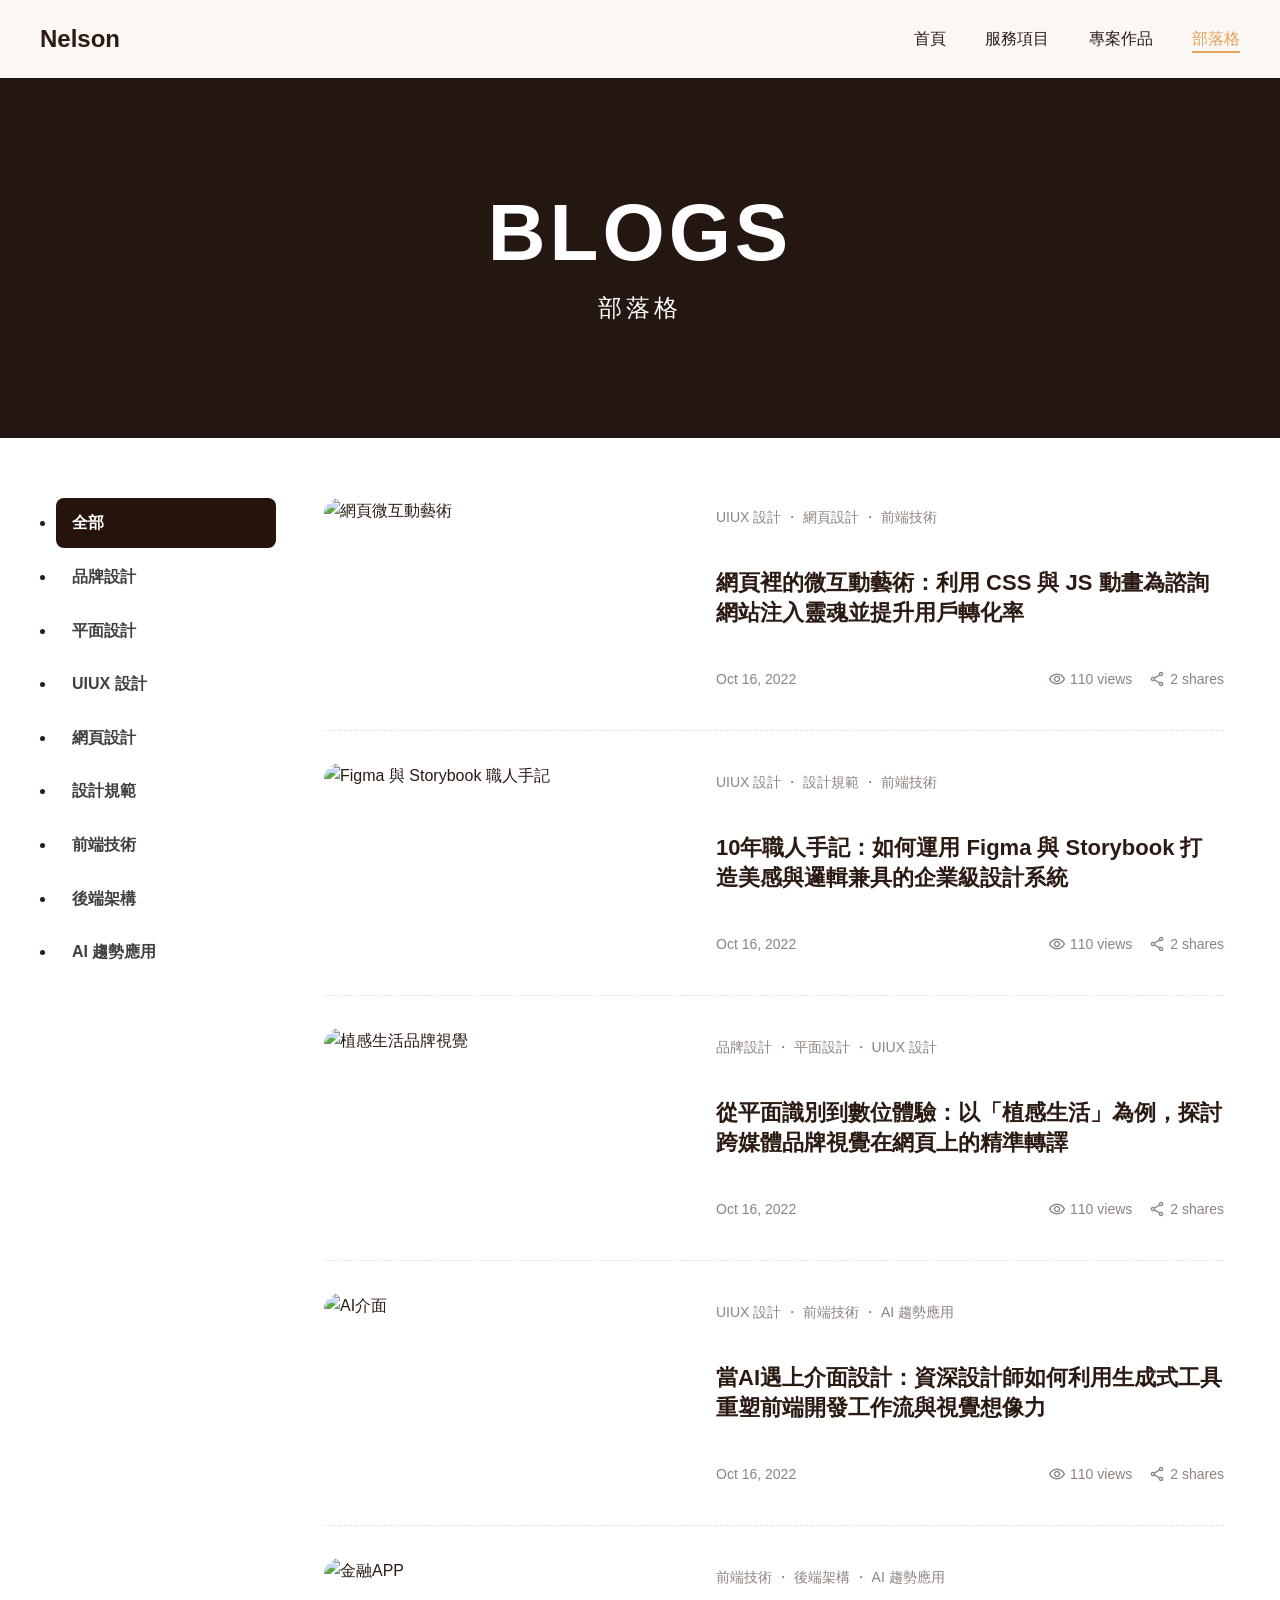
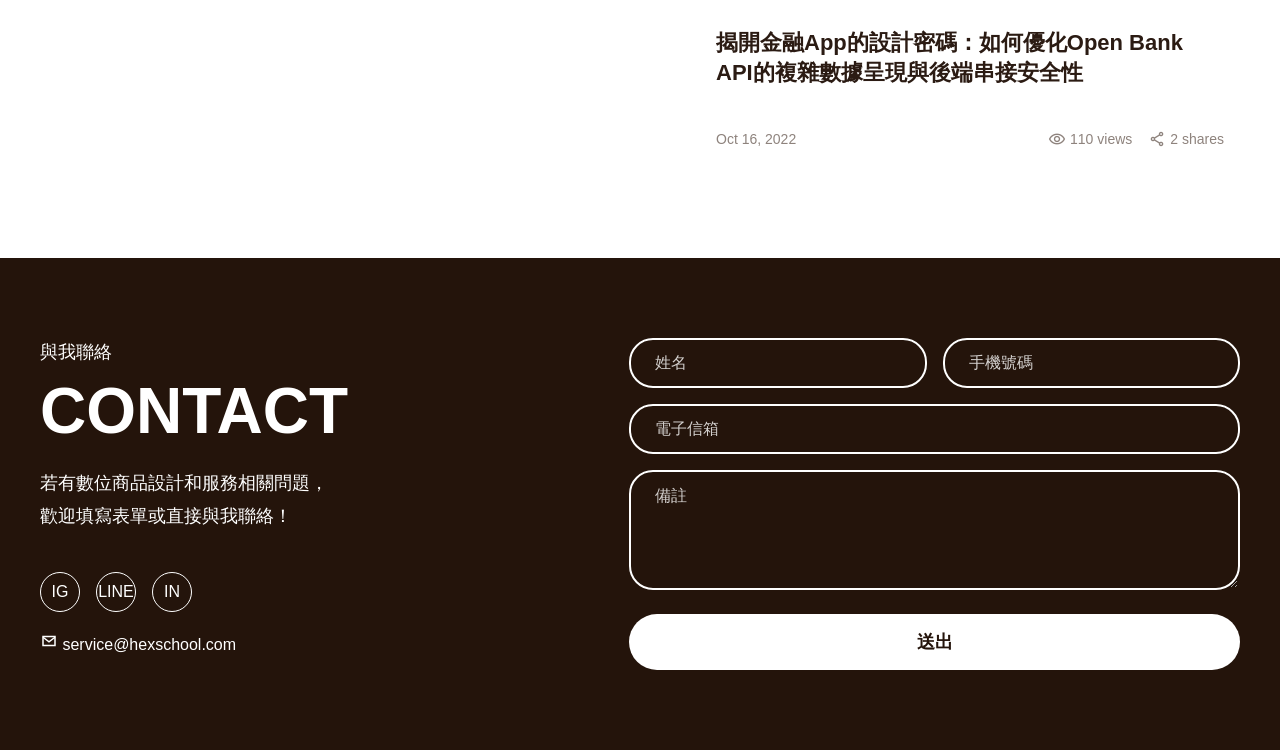
==== blog.html @ 0d19c67d "0606" ====
<!DOCTYPE html>
<html lang="zh-TW">
<head>
    <meta charset="UTF-8">
    <meta name="viewport" content="width=device-width, initial-scale=1.0">
    <title>Nelson | BLOG</title>
    <link rel="stylesheet" href="https://fonts.googleapis.com/css2?family=Material+Symbols+Outlined:opsz,wght,FILL,GRAD@24,400,0,0" />
    <link rel="stylesheet" href="style.css">
</head>
<body>

    <header class="main-header">
        <a href="index.html" class="logo">Nelson</a>
        <nav class="nav-menu">
            <a href="index.html">首頁</a>
            <a href="service.html">服務項目</a>
            <a href="projects.html">專案作品</a>
            <a href="blog.html" class="active">部落格</a>
        </nav>
    </header>

    <main>
        <section class="blog-hero-section">
            <div class="blog-hero-bg">
                <div class="blog-hero-title">
                    <h1>BLOGS</h1>
                    <p>部落格</p>
                </div>
            </div>
        </section>

        <section class="blog-list-section">
            <div class="blog-container main-layout">
                
                <aside class="sidebar">
                    <nav>
                        <ul class="menu-list">
                            <li class="active"><a href="#">全部</a></li>
                            <li><a href="#">品牌設計</a></li>
                            <li><a href="#">平面設計</a></li>
                            <li><a href="#">UIUX 設計</a></li>
                            <li><a href="#">網頁設計</a></li>
                            <li><a href="#">設計規範</a></li>
                            <li><a href="#">前端技術</a></li>
                            <li><a href="#">後端架構</a></li>
                            <li><a href="#">AI 趨勢應用</a></li>
                        </ul>
                    </nav>
                </aside>

                <div class="content-area">
                    <ul class="card-list">
                        
                        <li class="card">
                            <div class="card-image-box">
                                <img src="https://raw.githubusercontent.com/hexschool/2022-web-layout-training/main/2026-web-camp/blog_1.png" alt="網頁微互動藝術">
                            </div>
                            <div class="card-info">
                                <p class="card-tags">UIUX 設計 ・ 網頁設計 ・ 前端技術</p>
                                <h2 class="card-title">網頁裡的微互動藝術：利用 CSS 與 JS 動畫為諮詢網站注入靈魂並提升用戶轉化率</h2>
                                <div class="card-footer">
                                    <time datetime="2022-10-16">Oct 16, 2022</time>
                                    <div class="card-stats">
                                        <div class="stat-item">
                                            <span class="material-symbols-outlined">visibility</span>
                                            <span>110 views</span>
                                        </div>
                                        <div class="stat-item">
                                            <span class="material-symbols-outlined">share</span>
                                            <span>2 shares</span>
                                        </div>
                                    </div>
                                </div>
                            </div>
                        </li>

                        <li class="card">
                            <div class="card-image-box">
                                <img src="https://raw.githubusercontent.com/hexschool/2022-web-layout-training/main/2026-web-camp/blog_2.png" alt="Figma 與 Storybook 職人手記">
                            </div>
                            <div class="card-info">
                                <p class="card-tags">UIUX 設計 ・ 設計規範 ・ 前端技術</p>
                                <h2 class="card-title">10年職人手記：如何運用 Figma 與 Storybook 打造美感與邏輯兼具的企業級設計系統</h2>
                                <div class="card-footer">
                                    <time datetime="2022-10-16">Oct 16, 2022</time>
                                    <div class="card-stats">
                                        <div class="stat-item">
                                            <span class="material-symbols-outlined">visibility</span>
                                            <span>110 views</span>
                                        </div>
                                        <div class="stat-item">
                                            <span class="material-symbols-outlined">share</span>
                                            <span>2 shares</span>
                                        </div>
                                    </div>
                                </div>
                            </div>
                        </li>

                        <li class="card">
                            <div class="card-image-box">
                                <img src="https://raw.githubusercontent.com/hexschool/2022-web-layout-training/main/2026-web-camp/blog_3.png" alt="植感生活品牌視覺">
                            </div>
                            <div class="card-info">
                                <p class="card-tags">品牌設計 ・ 平面設計 ・ UIUX 設計</p>
                                <h2 class="card-title">從平面識別到數位體驗：以「植感生活」為例，探討跨媒體品牌視覺在網頁上的精準轉譯</h2>
                                <div class="card-footer">
                                    <time datetime="2022-10-16">Oct 16, 2022</time>
                                    <div class="card-stats">
                                        <div class="stat-item">
                                            <span class="material-symbols-outlined">visibility</span>
                                            <span>110 views</span>
                                        </div>
                                        <div class="stat-item">
                                            <span class="material-symbols-outlined">share</span>
                                            <span>2 shares</span>
                                        </div>
                                    </div>
                                </div>
                            </div>
                        </li>

                        <li class="card">
                            <div class="card-image-box">
                                <img src="https://raw.githubusercontent.com/hexschool/2022-web-layout-training/main/2026-web-camp/blog_4.png" alt="AI介面">
                            </div>
                            <div class="card-info">
                                <p class="card-tags">UIUX 設計 ・ 前端技術 ・ AI 趨勢應用</p>
                                <h2 class="card-title">當AI遇上介面設計：資深設計師如何利用生成式工具重塑前端開發工作流與視覺想像力</h2>
                                <div class="card-footer">
                                    <time datetime="2022-10-16">Oct 16, 2022</time>
                                    <div class="card-stats">
                                        <div class="stat-item">
                                            <span class="material-symbols-outlined">visibility</span>
                                            <span>110 views</span>
                                        </div>
                                        <div class="stat-item">
                                            <span class="material-symbols-outlined">share</span>
                                            <span>2 shares</span>
                                        </div>
                                    </div>
                                </div>
                            </div>
                        </li>

                        <li class="card">
                            <div class="card-image-box">
                                <img src="https://raw.githubusercontent.com/hexschool/2022-web-layout-training/main/2026-web-camp/blog_5.png" alt="金融APP">
                            </div>
                            <div class="card-info">
                                <p class="card-tags">前端技術 ・ 後端架構 ・ AI 趨勢應用</p>
                                <h2 class="card-title">揭開金融App的設計密碼：如何優化Open Bank API的複雜數據呈現與後端串接安全性</h2>
                                <div class="card-footer">
                                    <time datetime="2022-10-16">Oct 16, 2022</time>
                                    <div class="card-stats">
                                        <div class="stat-item">
                                            <span class="material-symbols-outlined">visibility</span>
                                            <span>110 views</span>
                                        </div>
                                        <div class="stat-item">
                                            <span class="material-symbols-outlined">share</span>
                                            <span>2 shares</span>
                                        </div>
                                    </div>
                                </div>
                            </div>
                        </li>

                    </ul>
                </div>

            </div>
        </section>
        
    </main>
    <footer class="main-footer">
        <section class="contact-section" id="contact">
            <div class="contact-container">

                <div class="contact-info">
                    <p class="contact-subtitle">與我聯絡</p>
                    <h2 class="contact-title">CONTACT</h2>
                    <p class="contact-desc">
                        若有數位商品設計和服務相關問題，<br>
                        歡迎填寫表單或直接與我聯絡！
                    </p>
                    <div class="contact-social">
                        <a href="#">IG</a>
                        <a href="#">LINE</a>
                        <a href="#">IN</a>
                    </div>
                    <p class="contact-email">
                        <svg width="18" height="18" viewBox="0 0 24 24" fill="none">
                            <path d="M4 6H20V18H4V6Z" stroke="white" stroke-width="2" />
                            <path d="M4 7L12 13L20 7" stroke="white" stroke-width="2" />
                        </svg>
                        service@hexschool.com
                    </p>
                </div>

                <div class="footer-form-wrap">
                    <form class="contact-form">
                        <div class="form-row-group">
                            <div class="form-group">
                                <input type="text" id="name" name="name" placeholder="姓名" required>
                            </div>
                            <div class="form-group">
                                <input type="tel" id="phone" name="phone" placeholder="手機號碼">
                            </div>
                        </div>
                        <div class="form-group">
                            <input type="email" id="email" name="email" placeholder="電子信箱" required>
                        </div>
                        <div class="form-group">
                            <textarea id="message" name="message" placeholder="備註"></textarea>
                        </div>
                        <div class="form-submit-row">
                            <button type="submit" class="btn-submit">送出</button>
                        </div>
                    </form>
                </div>

            </div>
        </section>
    </footer>
</body>
</html>
---- style.css ----
* {
     margin: 0;
     padding: 0;
     box-sizing: border-box;
 }

 :root {
     
     --color-primary-50: #FBF7F4;
     --color-primary-100: #F6F0EA;
     --color-primary-200: #EFE6DC;
     --color-primary-700: #2B1B13;
     --color-neutral-0: #FFFFFF;
     --color-neutral-500: #908070;
     --color-neutral-700: #1A110E;
     --color-secondary-300: #E6A15C;

     
     --color-primary: #2B1B13;
     --color-secondary: #E6A15C;
     --color-bg-light: #FBF7F4;
     --color-bg-white: #FFFFFF;
     --color-text-dark: #2B1B13;
     --color-text-muted: #8E837D;
     --font-primary: "Helvetica Neue", Arial, sans-serif;
     --tracking-wide: 0.15em;
 }

 body {
     font-family: var(--font-primary);
     background-color: var(--color-primary-50);
     color: var(--color-primary-700);
     line-height: 1.6;
 }

 a {
     text-decoration: none;
     color: inherit;
     transition: all 0.3s ease;
 }

 /* 共通區塊排版 */
 section {
     max-width: 1440px;
     margin: 0 auto;
     padding-top: 100px;
     padding-bottom: 100px;
 }

 .section-title {
     font-size: 36px;
     font-weight: 700;
     letter-spacing: var(--tracking-wide);
     text-align: center;
     margin-bottom: 50px;
 }

 .sub-title {
     display: block;
     font-size: 14px;
     color: var(--color-secondary-300);
     letter-spacing: 0.1em;
     text-align: center;
     margin-bottom: 8px;
     font-weight: bold;
 }

 /* ==========================================================================
   2. HEADER 導覽列 
   ========================================================================== */
 .main-header {
     display: flex;
     justify-content: space-between;
     align-items: center;
     max-width: 1280px;
     margin: 0 auto;
     background-color: var(--color-primary-50);
     position: sticky;
     top: 0;
     z-index: 100;
     padding: 20px 40px;
 }

 .logo {
     font-size: 24px;
     font-weight: bold;
 }

 .nav-menu a {
     margin-left: 35px;
     font-size: 16px;
     font-weight: 500;
 }

 .nav-menu a:hover,
 .nav-menu a.active {
     color: var(--color-secondary-300);
     border-bottom: 2px solid var(--color-secondary-300);
     padding-bottom: 4px;
 }

 /* ==========================================================================
   3. HERO SECTION 主視覺區 
   ========================================================================== */
 .hero-section {
     display: flex;
     align-items: flex-end;
     justify-content: space-between;
     max-width: 1440px;
     margin: 0 auto;
     padding: 120px 40px 0px 40px;
     /* 固定像素防貼邊，釋放寬度給內容 */
     background-color: var(--color-primary-50);
     position: relative;
     overflow: hidden;
 }

 /* 5個裝飾浮動圖 */
 .shape-decor {
     position: absolute;
     z-index: 1;
     pointer-events: none;
     user-select: none;
     animation: superFloating 3.5s ease-in-out infinite;
 }

 .shape-flower-lt {
     top: 10%;
     left: 4%;
     width: 80px;
     height: auto;
     animation-delay: 0s;
 }

 .shape-wave-bottom {
     bottom: 8%;
     left: 30%;
     width: 210px;
     height: auto;
     animation-delay: 0.5s;
     z-index: 5; /* 數字越小越在底層 */
}

.shape-blob-center {
     top: 15%;
     left: 30%;
     width: 120px;
     height: auto;
     animation-delay: 1s;
     
     /* 💡 重點：加入 z-index，數字越大越在上面 */
     z-index: 10; 
}

/* ⚠️ 注意：你的深色圖片（或區塊）也必須設定 position，層級控制才會生效 */
.your-image-class {
     position: relative; /* 或是 absolute */
     z-index: 1;         /* 數字比色塊小，就會被色塊蓋住 */
}
 .shape-flower-rc {
     top: 25%;
     right: 3px;
     /* 💡 改用固定像素定位，確保在 4:6 比例下它一定會留在畫面內 */
     width: 90px;
     height: auto;
     z-index: 3;
     /* 💡 強迫圖層開到第 3 層，絕對不會被右邊的人像大圖擋住 */
     animation-delay: 1.5s;
 }

 .shape-blob-rb {
     bottom: 40px;
     right: 60px;
     width: 100px;
     height: auto;
     z-index: 2;
     animation-duration: 4s;
     animation-delay: 0.2s;
 }

 /* 修正點 1：完美補齊此處動畫閉合的 } 右大括號 */
 @keyframes superFloating {
     0% {
         transform: translateY(0px) rotate(0deg) scale(1);
     }

     50% {
         transform: translateY(-25px) rotate(12deg) scale(1.05);
     }

     100% {
         transform: translateY(0px) rotate(0deg) scale(1);
     }
 }
 
 .hero-content {
     /* 💡 修正點：文字區塊佔 40% 的彈性寬度 */
     flex: 1 1 40%;
     max-width: 520px;
     /* 控制文字最大寬度，避免排版過於散開 */
     z-index: 2;
     margin-bottom: 80px;
 }

 .hero-content h1 {
     font-size: 80px;
     font-weight: 700;
     color: var(--color-neutral-500);
     margin-bottom: 40px;
     max-width: 480px;
 }

 .hero-content p {
     font-size: 16px;
     font-weight: 500;
     color: var(--color-neutral-500);
     margin-bottom: 40px;
     max-width: 480px;
 }

 .hero-btns {
     display: flex;
     gap: 16px;
 }
 
 .btn-primary {
     background-color: var(--color-primary-700);
     color: var(--color-neutral-0);
     padding: 12px 32px;
     border-radius: 25px;
     font-weight: 500;
 }

 .btn-primary:hover {
     background-color: var(--color-secondary-300);
 }

 .btn-secondary {
     border: 1px solid var(--color-primary-700);
     color: var(--color-primary-700);
     padding: 12px 32px;
     border-radius: 25px;
     font-weight: 500;
     background-color: transparent;
 }

 .btn-secondary:hover {
     background-color: var(--color-primary-700);
     color: var(--color-neutral-0);
 }

 .hero-image-wrap {
     /* 💡 修正點：圖片容器佔 60% 的彈性寬度，並拉大 max-width 讓大圖能完全撐滿 */
     flex: 1 1 60%;
     display: flex;
     justify-content: flex-end;
     align-items: flex-end;
     position: relative;
     max-width: 680px;
     /* 放寬最大限制，讓人像可以大面積呈現 */
 }

 .hero-avatar {
     width: 100%;
     height: auto;
     max-height: 800px;
     object-fit: cover;
     z-index: 2;
     display: block;
     margin-bottom: 0;
 }

 /* ==========================================================================
   ✨ 4. SERVICES 服務項目 
   ========================================================================== */
 .services-section {
     background-color: var(--color-primary-700);
     color: var(--color-neutral-0);
     max-width: 1440px;
     padding: 100px 8%;
     margin-top: -1px;
     /* 消除瀏覽器可能產生的微小隙縫 */
 }

 .services-section .section-title {
     font-family: "Noto Sans", sans-serif;
     font-size: 80px;
     line-height: 1.2;
     font-weight: 700;
     letter-spacing: 0.02em;
     text-align: left;
     color: var(--color-neutral-0);
     margin-bottom: 40px;
 }

 .services-section .sub-title {
     text-align: left;
     /* 讓文字向左對齊 */
     display: block;
     /* 確保它是區塊元素，才能精準執行對齊 */
 }

 .services-grid {
     display: grid;
     grid-template-columns: repeat(4, 1fr);
     gap: 24px;
     width: 100%;
     margin: 0 auto;
 }

 .service-card {
     background-color: var(--color-neutral-0);
     color: var(--color-primary-700);
     width: 100%;
     height: 174px;
     padding: 24px;
     border-radius: 4px;
     position: relative;
     box-sizing: border-box;
     display: flex;
     flex-direction: column;
 }

 .service-header {
     display: flex;
     justify-content: space-between;
     align-items: center;
     margin-bottom: 8px;
 }

 .service-tag {
     font-size: 14px;
     font-weight: 700;
     color: var(--color-primary-700);
     letter-spacing: 0.05em;
 }

 .service-icon {
     width: 24px;
     height: 24px;
     object-fit: contain;
 }

 .service-card h3 {
     font-size: 24px;
     font-weight: 700;
     margin-bottom: 12px;
     color: var(--color-primary-700);
 }

 .service-card p {
     font-size: 14px;
     color: var(--color-neutral-500);
     line-height: 1.5;
     margin: 0;

     /* 💡 核心修正點：利用 padding 幫右下角的按鈕留出安全空位 */
     padding-right: 44px;
     /* 留出右邊空間，文字就不會貼到最右邊（按鈕寬 40px） */
     padding-bottom: 10px;
     /* 留出底部空間，防止文字往下塞死 */

     /* 如果你原本有寫固定 max-width，建議拿掉或改為 100%，讓 padding 發揮作用 */
     max-width: 100%;
 }

 .card-arrow-btn {
     position: absolute;
     bottom: 24px;
     right: 24px;
     width: 40px;
     height: 40px;
     background-color: #3D312A;
     color: #FFFFFF;
     border-radius: 50%;
     display: flex;
     align-items: center;
     justify-content: center;
     font-size: 16px;
 }

 /* ==========================================================================
   ✨ 5. PROJECTS 專案作品
   ========================================================================== */
 /* 1. Project Hero Banner 區塊 */
 .project-hero-section {
     width: 100%;
     max-width: 1440px;
     margin: 0 auto;
     padding: 0;
     /* 移除預設 section 的上下 padding，由內部撐開 */
 }

 .projects-section {
     background-color: var(--color-primary-50);
 }

 .project-hero-bg {
     width: 100%;
     /* 使用線性漸層遮罩(rgba)確保文字好閱讀，並完美帶入指定的背景圖 */
     background-image: linear-gradient(rgba(26, 17, 14, 0.4), rgba(26, 17, 14, 0.4)),
         url('https://github.com/hexschool/2022-web-layout-training/blob/main/2026-web-camp/project_banner.png?raw=true');
     background-size: cover;
     background-position: center center;
     background-repeat: no-repeat;
     padding-top: 140px;
     /* 撐開上方空間 */
     padding-bottom: 140px;
     /* 撐開下方空間 */
     display: flex;
     align-items: center;
     justify-content: center;
 }

 .project-hero-title {
     text-align: center;
 }

 .project-hero-title h1 {
     font-family: 'Noto Sans', sans-serif;
     font-size: 80px;
     font-weight: 700;
     color: #ffffff;
     margin: 0;
     text-transform: uppercase;
     letter-spacing: 0.05em;
 }

 .project-hero-title p {
     font-size: 24px;
     font-weight: 500;
     color: #ffffff;
     margin-top: 12px;
     margin-bottom: 0;
     letter-spacing: 4px;
 }

 /* 2. Filter 篩選按鈕區塊 */
 .filter-section {
     width: 100%;
     padding-top: 60px;
     padding-bottom: 60px;
     background-color: var(--color-primary-50);
 }

 .filter-container {
     display: flex;
     /* 💡 啟動 Flexbox 排版 */
     display: -webkit-flex;
     /* 確保舊版瀏覽器相容 */
     flex-direction: row;
     /* 💡 強迫內部元素一定要橫向「排成一排」 */
     justify-content: space-between;
     /* 💡 整排按鈕水平置中 */
     align-items: center;
     /* 所有按鈕高度齊平 */
     gap: 24px;
     /* 💡 按鈕與按鈕之間的固定橫向間距 (依設計稿調整) */
     max-width: 1296px;
     margin: 0 auto;
     padding: 0 20px;
 }

 .filter-btn {
     /* 💡 核心修正：將顯示模式設為 inline-flex，讓它具備區塊能力，高度才不會縮成一團 */
     display: block;
     align-items: center;


     /* 💡 徹底去除按鈕外框與背景 */
     background-color: transparent;
     border: none;
     /* ❌ 拿掉原本的 1px solid 外框 */
     outline: none;

     /* 文字樣式設定 */
     color: var(--color-primary-700);
     padding: 12px 16px;
     /* 稍微調整內距，讓文字有合理的點擊範圍 */
     font-size: 18px;
     font-weight: 700;

     /* 防止按鈕因為畫面不夠寬而被擠壓變形 */
     flex-shrink: 0;
     white-space: nowrap;
     /* 強迫文字絕對不折行 */
     cursor: pointer;
     transition: all 0.3s ease;
 }

 /* 滑鼠移入時的微互動 */
 .filter-btn:hover {
     color: var(--color-secondary-300);
 }

 /* 💡 只有被選中的 .active 按鈕，才需要顯示像設計稿那樣的膠囊滿版深色外觀 */
 .filter-btn.active {
     background-color: var(--color-primary-700);
     color: var(--color-neutral-0);
     padding: 12px 32px;
     /* 讓選中的按鈕看起來大氣 */
     font-weight: 700;
 }

 .projects-list {
     display: flex;
     flex-direction: column;
     gap: 40px;
     width: 100%;
     max-width: 1296px;
     margin: 0 auto;
     padding: 0;
 }

 .project-card {
     position: relative;
     width: 100%;
     max-width: 1296px;
     height: 397px;
     margin: 0 auto;
     overflow: hidden;
 }

 .project-img {
     width: 100%;
     height: 100%;
     position: absolute;
     top: 0;
     left: 0;
     z-index: 1;
 }

 .project-img img {
     width: 100%;
     height: 100%;
     object-fit: cover;
     display: block;
 }

 .project-info {
     position: absolute;
     left: 28px;
     top: 28px;
     bottom: 28px;
     width: 386px;
     height: 341px;
     background-color: #FDF7F1;
     padding: 40px;
     box-sizing: border-box;
     z-index: 2;
     display: flex;
     flex-direction: column;
     justify-content: flex-start;
     gap: 12px;
 }

 .project-meta {
     display: flex;
     flex-direction: column;
     gap: 4px;
 }

 .project-date {
     font-size: 12px;
     color: var(--color-neutral-500);
 }

 .project-category {
     font-size: 14px;
     font-weight: 500;
     color: var(--color-primary-700);
 }

 .project-tag {
     font-size: 12px;
     color: var(--color-neutral-500);
     letter-spacing: 0.1em;
     display: block;
     margin-bottom: 12px;
 }

 .project-info h3 {
     font-size: 20px;
     font-weight: 700;
     line-height: 1.4;
     color: var(--color-primary-700);
     margin: 0;
 }

 .project-info p {
     font-size: 14px;
     color: var(--color-neutral-500);
     line-height: 1.6;
     margin: 0;
 }

 .btn-project-action {
     display: inline-flex;
     align-items: center;
     justify-content: center;
     align-self: flex-start;
     background-color: #3D312A;
     color: #FFFFFF;
     font-size: 14px;
     font-weight: 500;
     padding: 10px 24px;
     border-radius: 20px;
     transition: background-color 0.3s ease;
     margin-top: auto;
 }

 .btn-project-action:hover {
     background-color: var(--color-secondary-300);
     color: #FFFFFF;
 }

 .btn-text {
     font-weight: bold;
     font-size: 14px;
     color: var(--color-primary-700);
 }

 .btn-text:hover {
     color: var(--color-secondary-300);
 }

 .text-center {
     text-align: center;
     margin-top: 48px;
 }

 .btn-outline {
     display: inline-block;
     border: 1px solid var(--color-primary-700);
     padding: 14px 40px;
     border-radius: 25px;
     font-weight: 500;
 }

 .btn-outline:hover {
     background-color: var(--color-primary-700);
     color: white;
 }

 /* 3. 專案作品頁面 RWD 斷點優化 */
 @media (max-width: 768px) {
     .project-hero-bg {
         padding-top: 100px;
         padding-bottom: 100px;
     }

     .project-hero-title h1 {
         font-size: 48px;
         /* 手機版標題縮小，防溢出 */
     }

     .project-hero-title p {
         font-size: 18px;
     }

     .filter-section {
         padding-top: 40px;
         padding-bottom: 24px;
     }

     .filter-container {
         gap: 12px;
         /* 手機版按鈕稍微貼緊一點 */
     }

     .filter-btn {
         padding: 10px 24px;
         /* 手機版按鈕體積縮小，好點擊 */
         font-size: 14px;
     }
 }

 /* ==========================================================================
   6. BLOGS 部落格
   ========================================================================== */
 .section-header {
     display: flex;
     justify-content: space-between;
     align-items: flex-end;
     margin-bottom: 40px;
     max-width: 1296px;
     margin-left: auto;
     margin-right: auto;
     padding: 0 20px;
 }

 .section-header .section-title {
     margin-bottom: 0;
     text-align: left;
 }

 .blogs-grid {
     display: grid;
     grid-template-columns: repeat(3, 1fr);
     gap: 30px;
     max-width: 1296px;
     margin: 0 auto;
     padding: 0 20px;
 }

 .blog-card img {
     width: 100%;
     height: 230px;
     object-fit: cover;
     border-radius: 4px;
     margin-bottom: 16px;
 }

 .blog-date {
     font-size: 13px;
     color: var(--color-neutral-500);
     display: block;
     margin-bottom: 8px;
 }

 .blog-card h3 {
     font-size: 18px;
     line-height: 1.4;
     color: var(--color-primary-700);
 }

 /* ==========================================================================
   7. SUBSCRIPTION 電子報訂閱
   ========================================================================== */
 .sub-section {
     width: 100%;
     height: 440px;
     background-image: url('https://github.com/hexschool/2022-web-layout-training/blob/main/2026-web-camp/subscription_bg.png?raw=true');
     background-size: cover;
     background-position: center;
     background-repeat: no-repeat;
     display: flex;
     align-items: center;
     justify-content: center;
     box-sizing: border-box;
 }

 .sub-container {
     width: 100%;
     max-width: 1296px;
     margin: 0 auto;
     display: flex;
     align-items: center;
     justify-content: space-between;
     padding: 0 20px;
 }

 .sub-image-box {
     flex: 1;
     display: flex;
     justify-content: flex-start;
 }

 .sub-thumb {
     max-height: 320px;
     width: auto;
     object-fit: contain;
 }

 .sub-content-box {
     flex: 1;
     max-width: 600px;
     color: #FFFFFF;
 }

 .sub-tag {
     font-size: 14px;
     color: #EFEAE4;
     display: block;
     margin-bottom: 8px;
 }

 .sub-title {
     font-size: 40px;
     font-weight: 700;
     letter-spacing: 1px;
     margin: 0 0 16px 0;
 }

 .sub-desc {
     font-size: 15px;
     line-height: 1.6;
     color: #EFEAE4;
     margin-bottom: 24px;
 }

 .sub-form {
     display: flex;
     width: 100%;
     max-width: 480px;
     height: 48px;
     border: 1px solid #FFFFFF;
     border-radius: 24px;
     overflow: hidden;
     background-color: transparent;
 }

 .sub-input {
     flex: 1;
     background: transparent;
     border: none;
     outline: none;
     padding: 0 24px;
     color: #FFFFFF;
     font-size: 14px;
 }

 .sub-input::placeholder {
     color: rgba(255, 255, 255, 0.6);
 }

 .sub-btn {
     background-color: #FFFFFF;
     color: #3D312A;
     border: none;
     outline: none;
     font-size: 14px;
     font-weight: 500;
     padding: 0 32px;
     cursor: pointer;
     border-radius: 24px;
     transition: background-color 0.3s ease, color 0.3s ease;
 }

 .sub-btn:hover {
     background-color: #3D312A;
     color: #FFFFFF;
 }

 /* ==========================================================================
   8. FOOTER 頁尾與表單
   ========================================================================== */
 .contact-section {
     background: #24140B;
     padding: 80px 40px;
 }

 .contact-container {
     max-width: 1200px;
     margin: 0 auto;
     display: flex;
     justify-content: space-between;
     align-items: flex-start;
     gap: 80px;
 }

 .contact-info {
     flex: 1;
     color: #fff;
 }

 .contact-subtitle {
     font-size: 18px;
     margin-bottom: 12px;
 }

 .contact-title {
     font-size: 64px;
     font-weight: 700;
     line-height: 1;
     margin-bottom: 24px;
 }

 .contact-desc {
     font-size: 18px;
     line-height: 1.8;
     max-width: 320px;
     margin-bottom: 40px;
 }

 .contact-social {
     display: flex;
     gap: 16px;
     margin-bottom: 20px;
 }

 .contact-social a {
     width: 40px;
     height: 40px;
     border: 1px solid #fff;
     border-radius: 50%;
     display: flex;
     justify-content: center;
     align-items: center;
     color: #fff;
 }

 .contact-email {
     color: #fff;
 }

 .footer-form-wrap {
     flex: 1.2;
 }

 .contact-form {
     display: flex;
     flex-direction: column;
     gap: 16px;
 }

 .form-row-group {
     display: flex;
     gap: 16px;
 }

 .form-row-group .form-group {
     flex: 1;
 }

 .contact-form input,
 .contact-form textarea {
     width: 100%;
     background: transparent;
     color: #fff;
     border: 2px solid #fff;
     border-radius: 24px;
     padding: 14px 24px;
     font-size: 16px;
     outline: none;
     box-sizing: border-box;
 }

 .contact-form input::placeholder,
 .contact-form textarea::placeholder {
     color: rgba(255, 255, 255, .8);
 }

 .contact-form textarea {
     min-height: 120px;
     resize: vertical;
 }

 .btn-submit {
     width: 100%;
     height: 56px;
     border: none;
     border-radius: 999px;
     background: #fff;
     color: #24140B;
     font-size: 18px;
     font-weight: 600;
     cursor: pointer;
     transition: .3s;
 }

 .btn-submit:hover {
     opacity: .9;
 }


 /* ==========================================================================
   ✨ 9. 服務項目頁面 (service.html) 專專樣式 - 完全保留！
   ========================================================================== */
 .service-hero-section {
     width: 100%;
     background-image: linear-gradient(rgba(26, 17, 14, 0.4), rgba(26, 17, 14, 0.4)), url('https://github.com/hexschool/2022-web-layout-training/blob/main/2026-web-camp/service_banner.png?raw=true');
     background-size: cover;
     background-position: center center;
     background-repeat: no-repeat;
     padding-top: 140px;
     padding-bottom: 120px;
     display: flex;
     flex-direction: column;
     align-items: center;
 }

 .service-hero-title {
     text-align: center;
     margin-bottom: 80px;
 }

 .service-hero-title h1 {
     font-family: 'Noto Sans', sans-serif;
     font-size: 80px;
     font-weight: 700;
     color: #ffffff;
     margin: 0;
     text-transform: uppercase;
 }

 .service-hero-title p {
     font-size: 24px;
     font-weight: 500;
     color: #ffffff;
     margin-top: 8px;
     margin-bottom: 0;
     letter-spacing: 2px;
 }

 /* 服務卡片容器與樣式 */
 .service-cards-container {
     display: flex;
     width: 100%;
     max-width: 1296px;
     margin: 0 auto;
     gap: 24px;
     padding: 0 40px;
     box-sizing: border-box;
 }

 .service-tab-card {
     flex: 1;
     background-color: #ffffff;
     border-radius: 8px;
     padding: 52px 24px 80px 24px;
     /* 精準維持底部 80px padding */
     box-sizing: border-box;
     display: flex;
     flex-direction: column;
     align-items: center;
     justify-content: space-between;
     min-height: 280px;
 }

 .card-tag-wrapper {
     display: flex;
     align-items: center;
     justify-content: center;
     gap: 8px;
     margin-bottom: 8px;
 }

 .card-title-wrapper {
     display: flex;
     align-items: center;
     justify-content: space-between;
     gap: 12px;
 }

 .card-title-wrapper h3 {
     font-size: 24px;
     font-weight: 700;
     color: #1a110e;
     margin: 0;
 }

 .card-title-wrapper svg {
     width: 28px;
     height: 28px;
     color: #1a110e;
     display: block;
 }

 .service-tab-card .card-en-tag {
     font-size: 14px;
     color: #91847c;
     font-weight: 500;
     margin-bottom: 0;
 }

 .service-tab-card svg {
     width: 24px;
     height: 24px;
     color: #1a110e;
     margin-bottom: 0;
 }

 .service-tab-card.active {
     background-color: #1a110e;
 }

 .service-tab-card.active h3 {
     color: #ffffff;
 }

 .service-tab-card.active .card-en-tag {
     color: #E2DFD9;
 }

 .service-tab-card.active svg {
     color: #ffffff;
 }

 /* 服務流程與後續區塊 */
 .steps-section {
     background-color: #1A110E;
     color: #ffffff;
     padding: 80px 40px;
 }

 .steps-container {
     display: flex;
     width: 100%;
     max-width: 1296px;
     margin: 0 auto;
     gap: 40px;
     padding: 0;
 }

 .steps-list {
     flex-grow: 1;
     display: flex;
     flex-direction: column;
     gap: 40px;
 }

 .step-item {
     display: flex;
     gap: 32px;
     position: relative;
 }

 .step-number {
     width: 48px;
     height: 48px;
     background-color: #ffffff;
     color: #1A110E;
     border-radius: 50%;
     display: flex;
     align-items: center;
     justify-content: center;
     font-size: 20px;
     font-weight: 700;
     flex-shrink: 0;
 }

 .cases-container,
 .faq-container {
     display: flex;
     width: 100%;
     max-width: 1296px;
     margin: 0 auto;
     padding: 100px 40px;
     box-sizing: border-box;
     gap: 40px;
 }

 .cases-section {
     background-color: #ffffff;
 }

 .cases-section .section-title {
     color: #1A110E;
 }

 .cases-grid {
     flex-grow: 1;
     display: grid;
     grid-template-columns: 1fr 1fr;
     gap: 24px;
 }

 .case-card {
     border: 1px solid #E2DFD9;
     border-radius: 8px;
     overflow: hidden;
     display: flex;
     flex-direction: column;
 }

 .case-img img {
     width: 100%;
     height: 240px;
     object-fit: cover;
     display: block;
 }

 .case-meta {
     display: flex;
     justify-content: space-between;
     padding: 24px 24px 0 24px;
     font-size: 14px;
     color: #908070;
 }

 .case-card h3 {
     font-size: 20px;
     font-weight: 700;
     color: #1A110E;
     margin: 12px 0;
     padding: 0 24px;
 }

 .case-footer {
     display: flex;
     justify-content: space-between;
     align-items: flex-end;
     padding: 0 24px 24px 24px;
     margin-top: auto;
 }

 .case-footer p {
     font-size: 15px;
     color: #606060;
     margin: 0;
     padding-right: 16px;
     line-height: 1.5;
 }

 .case-circle-btn {
     width: 40px;
     height: 40px;
     background-color: #1A110E;
     color: #ffffff;
     border-radius: 50%;
     display: flex;
     align-items: center;
     justify-content: center;
     text-decoration: none;
     font-size: 16px;
     transition: background 0.2s;
     flex-shrink: 0;
 }

 .faq-section {
     background-color: #F6F4F0;
 }

 .faq-section .section-title {
     color: #1A110E;
 }

 .faq-accordion-list {
     flex-grow: 1;
     display: flex;
     flex-direction: column;
     gap: 16px;
 }

 .faq-item {
     background-color: #ffffff;
     border: 1px solid #E2DFD9;
     border-radius: 8px;
     overflow: hidden;
     transition: all 0.3s ease;
 }

 .faq-question {
     padding: 24px;
     display: flex;
     align-items: center;
     cursor: pointer;
 }

 .faq-num {
     font-size: 20px;
     font-weight: 700;
     color: #908070;
     margin-right: 24px;
 }

 .faq-question h4 {
     font-size: 18px;
     font-weight: 700;
     color: #1A110E;
     margin: 0;
     flex-grow: 1;
 }

 .faq-arrow {
     color: #908070;
     font-size: 14px;
 }

 .faq-item.active {
     border-color: #1A110E;
     box-shadow: 0 4px 12px rgba(26, 17, 14, 0.05);
 }

 .faq-answer {
     padding: 0 24px 24px 68px;
     border-top: 1px solid #F0EDE7;
     padding-top: 16px;
 }

 .faq-answer p {
     font-size: 16px;
     color: #606060;
     line-height: 1.7;
     margin: 0;
 }

 /* ==========================================================================
   10. RWD - 響應式斷點優化
   ========================================================================== */
 @media (max-width: 1024px) {
     .main-header {
         height: auto;
         padding: 20px;
     }

     .hero-content h1 {
         font-size: 42px;
     }

     .hero-avatar {
         max-width: 380px;
     }

     .shape-flower-lt {
         width: 50px;
         top: 5%;
         left: 2%;
     }

     .shape-wave-bottom {
         width: 140px;
         bottom: 5%;
         left: 5%;
     }

     .shape-blob-center {
         width: 80px;
         top: 25%;
         left: 35%;
     }

     .shape-flower-rc {
         width: 60px;
         top: 20%;
         right: 2%;
     }

     .shape-blob-rb {
         bottom: 20px;
         right: 20px;
         width: 50px;
     }

     .services-grid {
         grid-template-columns: repeat(2, 1fr);
     }

     .project-card {
         height: auto;
         min-height: 500px;
     }

     .project-info {
         width: 320px;
     }

     .blogs-grid {
         grid-template-columns: repeat(2, 1fr);
     }
 }

 @media (max-width: 768px) {
     section {
         padding: 64px 24px;
     }

     .section-title {
         font-size: 32px;
     }

     .main-header {
         flex-direction: column;
         gap: 16px;
     }

     .nav-menu {
         display: flex;
         flex-wrap: wrap;
         justify-content: center;
         gap: 12px;
     }

     .nav-menu a {
         margin-left: 0;
     }

     .hero-section {
         flex-direction: column;
         align-items: center;
         text-align: center;
         padding: 60px 24px;
     }

     .hero-content {
         margin-bottom: 40px;
     }

     .hero-content h1 {
         font-size: 36px;
     }

     .hero-btns {
         justify-content: center;
     }

     .hero-image-wrap {
         justify-content: center;
         width: 100%;
     }

     .hero-avatar {
         max-width: 280px;
     }

     .shape-decor {
         display: block !important;
     }

     .shape-flower-lt {
         width: 40px;
         top: 2%;
         left: 5%;
     }

     .shape-wave-bottom {
         width: 120px;
         bottom: 42%;
         left: 5%;
     }

     .shape-blob-center {
         width: 60px;
         top: 35%;
         left: 10%;
     }

     .shape-flower-rc {
         width: 45px;
         top: 50%;
         right: 4%;
     }

     .shape-blob-rb {
         width: 45px;
         bottom: 15px;
         right: 15px;
     }

     .services-section .section-title {
         font-size: 48px;
         text-align: center;
     }

     .services-grid {
         grid-template-columns: 1fr;
     }

     .project-info {
         position: absolute;
         top: 45%;
         left: 20px;
         right: 20px;
         width: auto;
         height: auto;
         padding: 32px 24px;
         box-shadow: 0 12px 28px rgba(0, 0, 0, 0.08);
     }

     .blogs-grid {
         grid-template-columns: 1fr;
     }

     .sub-section {
         height: auto;
         padding: 60px 24px;
     }

     .sub-container {
         flex-direction: column;
         text-align: center;
         gap: 32px;
     }

     .sub-form {
         flex-direction: column;
         height: auto;
         border: none;
         gap: 12px;
     }

     .sub-input {
         border: 1px solid #fff;
         border-radius: 24px;
         height: 48px;
     }

     .sub-btn {
         height: 48px;
         border-radius: 24px;
     }

     .contact-container {
         flex-direction: column;
         gap: 40px;
     }

     .form-row-group {
         flex-direction: column;
         gap: 16px;
     }
  
    .cases-section {
        flex-direction: column; /* 轉為垂直排列 */
        padding: 40px 16px;
        gap: 24px;
    }
}

  /* ==========================================================================
   RWD 響應式斷點設定 (手機版)
   ========================================================================== */
@media (max-width: 768px) {
    .cases-left-title {
        width: 100%;
        text-align: center;
        margin-bottom: 16px;
    }

    .cases-left-title .sub-title {
        font-size: 14px;
        margin-bottom: 4px;
        letter-spacing: 2px;
    }

    .cases-left-title .section-title {
        font-size: 24px;
        writing-mode: horizontal-tb; /* 中文恢復橫書 */
        text-align: center;
        display: block;
        letter-spacing: 0;
    }

    /* 網格改為單欄 */
    .cases-grid {
        grid-template-columns: 1fr;
        gap: 32px;
    }

    .case-card {
        padding: 0;
        border: none; /* 依據手機版設計，去除外框，改用純文字與圖片自然延伸 */
    }

    /* 手機版圖片改為橫向寬幅 (3:2 或隨容器彈性) */
    .case-img {
        aspect-ratio: 3 / 2;
        border-radius: 0; /* 若手機版要填滿切邊可調為 0 */
        margin-bottom: 12px;
    }

    .case-meta {
        order: -1; /* 如果你想讓日期移到最上方，可用 order 調整 */
        margin-bottom: 8px;
    }

    .case-card h3 {
        font-size: 18px;
        margin-bottom: 8px;
    }

    .case-footer {
        flex-direction: row;
        align-items: center;
        border-top: none;
        padding-top: 0;
    }

    .case-footer p {
        font-size: 13px;
    }

    .case-circle-btn {
        width: 40px;
        height: 40px;
        /* 手機版圖示有時會旋轉成右上 ↗ 這裡提供 transform 範例 */
        transform: rotate(-45deg); 
    }
    
    .case-circle-btn:hover {
        transform: rotate(-45deg) scale(1.05);
    }
}
 /* ==========================================================================
   11. BLOG 側邊欄 + 列表複合式架構樣式
   ========================================================================== */

/* --- Banner 大規格容器 --- */
.blog-hero-section {
    width: 100%;
    max-width: 1440px;
    margin: 0 auto;
    padding: 0;
}

.blog-hero-bg {
    width: 100%;
    height: 360px;
    background-color: #2B1B13; /* 品牌主要暗色底 */
    background-image: linear-gradient(rgba(26, 17, 14, 0.4), rgba(26, 17, 14, 0.4)),
        url(https://raw.githubusercontent.com/hexschool/2022-web-layout-training/main/2026-web-camp/blog_banner.png);
    background-size: cover;
    background-position: center center;
    background-repeat: no-repeat;
    display: flex;
    align-items: center;
    justify-content: center;
}

.blog-hero-title {
    text-align: center;
}

.blog-hero-title h1 {
    font-size: 80px;
    font-weight: 700;
    color: #ffffff;
    margin: 0;
    text-transform: uppercase;
    letter-spacing: 0.05em;
    line-height: 1.1;
}

.blog-hero-title p {
    font-size: 24px;
    font-weight: 500;
    color: #ffffff;
    margin-top: 12px;
    margin-bottom: 0;
    letter-spacing: 4px;
}

/* --- 下方文章主區塊底色與配置 --- */
.blog-list-section {
    width: 100%;
    background-color: #ffffff; 
    padding-top: 60px;
    padding-bottom: 100px;
}

/* 雙欄 Flex 核心佈局 */
.blog-container.main-layout {
    max-width: 1200px;
    margin: 0 auto;
    padding: 0 16px;
    display: flex;
    gap: 48px; /* 擴大側邊欄與內容區的黃金間距 */
}

/* --- 左側固定寬度分類側邊欄 --- */
.sidebar {
    width: 220px;
    flex-shrink: 0;
}

.menu-list li {
    margin-bottom: 4px;
}

.menu-list a {
    display: block;
    padding: 12px 16px;
    font-weight: 700;
    color: #404040;
    border-radius: 8px; /* 加上精緻小圓角 */
    transition: all 0.25s ease;
}

/* 啟動狀態與 Hover 微互動切換 */
.menu-list li.active a,
.menu-list a:hover {
    background-color: #24140b; /* 承接你的精準主底色 */
    color: #ffffff;
}

/* --- 右側文章清單包覆區 --- */
.content-area {
    flex: 1;
}

.card-list {
    display: flex;
    flex-direction: column;
    gap: 32px;
}

/* --- 精緻圖文橫向卡片組 --- */
.card {
    display: flex;
    background-color: #ffffff;
    gap: 32px; /* 圖與文的中間間距 */
    border-bottom: 1px dashed #e5e5e5;
    padding-bottom: 32px;
}

/* 移除最後一張卡片的虛線底，確保乾淨 */
.card:last-child {
    border-bottom: none;
    padding-bottom: 0;
}

/* 左側橫向圖片盒子 */
.card-image-box {
    width: 40%; /* 調整至完美的黃金視覺比例 */
    height: 200px;
    border-radius: 16px; /* 為圖片盒子加上內斂高質感圓角 */
    overflow: hidden;
    flex-shrink: 0;
}

.card-image-box img {
    width: 100%;
    height: 100%;
    object-fit: cover;
    display: block;
    transition: transform 0.4s ease;
}

/* 懸停卡片時圖片的微放大特效 */
.card:hover .card-image-box img {
    transform: scale(1.04);
}

/* 右側文字說明區 */
.card-info {
    width: 60%;
    padding: 8px 0;
    display: flex;
    flex-direction: column;
    justify-content: space-between;
}

.card-tags {
    font-size: 14px;
    color: #8E837D; /* 改用你 root 變數定義的優雅次要字色 */
    margin: 0;
}

.card-title {
    font-size: 22px;
    font-weight: 700;
    color: #2B1B13; /* 與首頁文字主色調調和 */
    margin: 8px 0;
    line-height: 1.4;
    display: -webkit-box;
    -webkit-line-clamp: 2;
    line-clamp: 2; 
    -webkit-box-orient: vertical;
    overflow: hidden;
    transition: color 0.2s ease;
}

/* 幕停卡片時標題亮起變色 */
.card:hover .card-title {
    color: #E6A15C; /* 移入時亮起你的 secondary 輔助暖橘色 */
}

/* 卡片底部狀態列 */
.card-footer {
    display: flex;
    align-items: center;
    font-size: 14px;
    color: #8E837D;
}

.card-stats {
    margin-left: auto;
    display: flex;
    gap: 16px;
}

.stat-item {
    display: flex;
    align-items: center;
    gap: 4px;
}

.stat-item .material-symbols-outlined {
    font-size: 18px;
}

/* ==========================================================================
   📱 響應式手機版（此區塊獨立且完美閉合，絕不干擾桌機）
   ========================================================================== */
@media (max-width: 992px) {
    .blog-list-section {
        padding-top: 40px;
        padding-bottom: 60px;
    }

    /* 手機版雙欄轉單欄上下堆疊 */
    .blog-container.main-layout {
        flex-direction: column;
        gap: 32px;
    }

    /* 側邊欄改為寬度滿版，橫向滑動或垂直排列 */
    .sidebar {
        width: 100%;
    }

    .menu-list {
        display: flex;
        flex-wrap: wrap; /* 如果分類很多自動折行，也可以改用 overflow-x: auto 做橫滾動 */
        gap: 8px;
    }

    .menu-list li {
        margin-bottom: 0;
    }

    .menu-list a {
        padding: 8px 14px;
        font-size: 14px;
    }

    /* 卡片在手機版轉為單欄 (圖上文下) */
    .card {
        flex-direction: column;
        gap: 16px;
        padding-bottom: 24px;
    }

    .card-image-box {
        width: 100%;
        height: 220px;
    }

    .card-info {
        width: 100%;
        padding: 0;
    }

    .card-title {
        font-size: 18px;
    }

    .blog-hero-bg {
        height: 240px;
    }

    .blog-hero-title h1 {
        font-size: 48px;
    }

    .blog-hero-title p {
        font-size: 18px;
    }
}
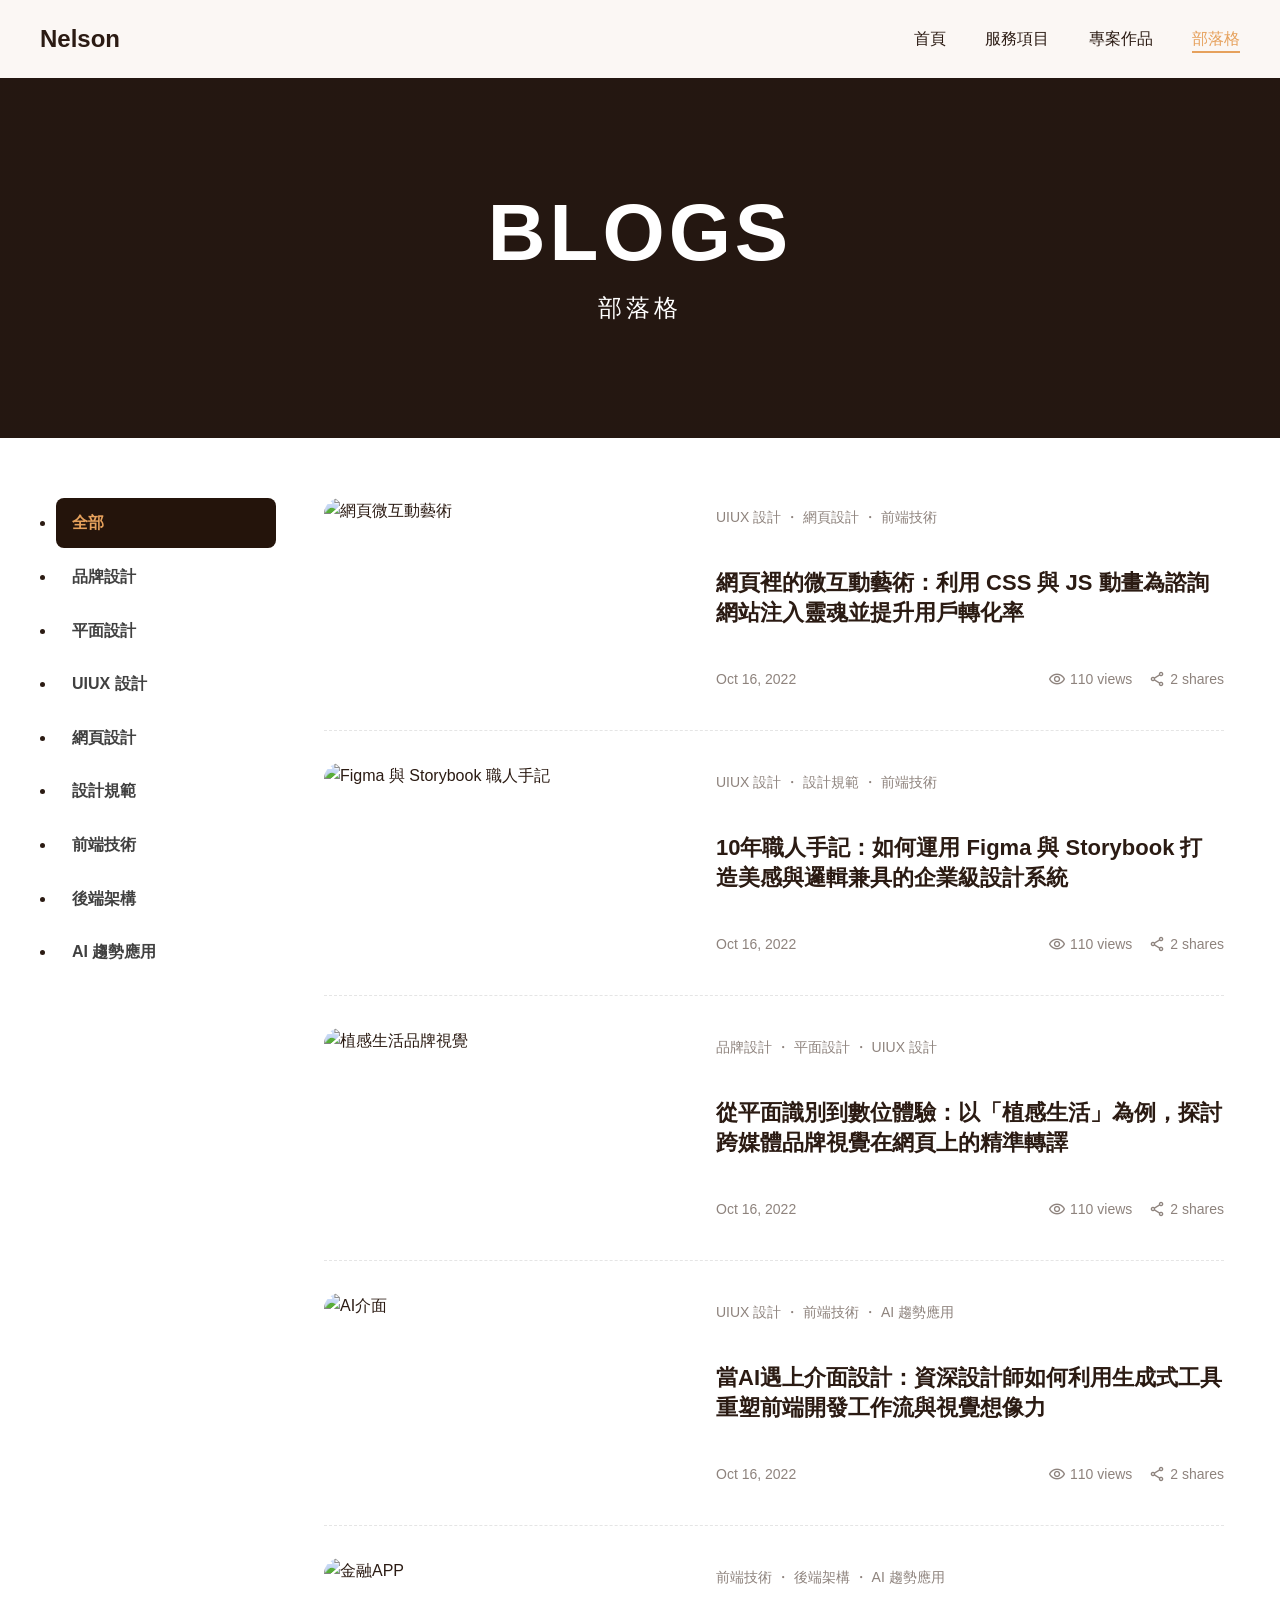
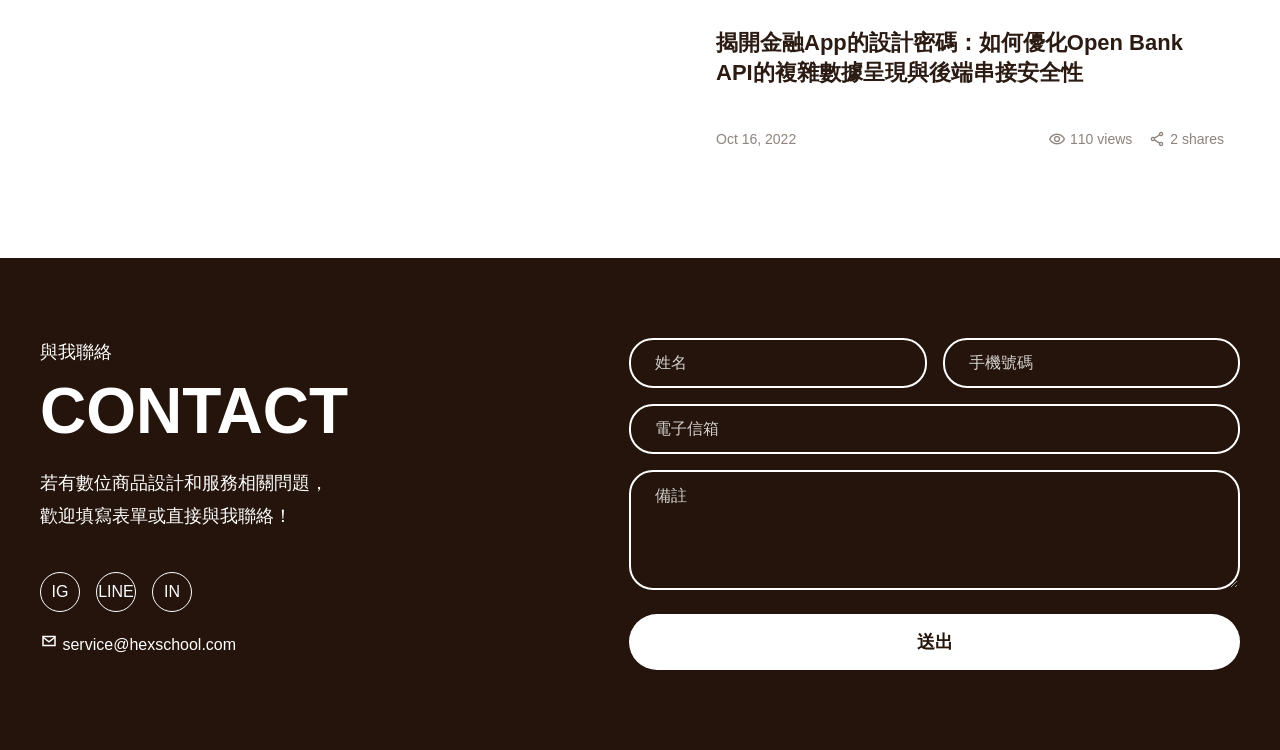
==== commit 05abbf5d: "0606_1" ====
--- a/blog.html
+++ b/blog.html
@@ -6,6 +6,15 @@
     <title>Nelson | BLOG</title>
     <link rel="stylesheet" href="https://fonts.googleapis.com/css2?family=Material+Symbols+Outlined:opsz,wght,FILL,GRAD@24,400,0,0" />
     <link rel="stylesheet" href="style.css">
+    <style>
+        .card.hidden {
+            display: none;
+        }
+        .menu-list li.active a {
+            color: var(--color-secondary-300);
+            font-weight: 700;
+        }
+    </style>
 </head>
 <body>
 
@@ -34,24 +43,24 @@
                 
                 <aside class="sidebar">
                     <nav>
-                        <ul class="menu-list">
-                            <li class="active"><a href="#">全部</a></li>
-                            <li><a href="#">品牌設計</a></li>
-                            <li><a href="#">平面設計</a></li>
-                            <li><a href="#">UIUX 設計</a></li>
-                            <li><a href="#">網頁設計</a></li>
-                            <li><a href="#">設計規範</a></li>
-                            <li><a href="#">前端技術</a></li>
-                            <li><a href="#">後端架構</a></li>
-                            <li><a href="#">AI 趨勢應用</a></li>
+                        <ul class="menu-list" id="blog-filter-list">
+                            <li class="active"><a href="#" data-filter="all">全部</a></li>
+                            <li><a href="#" data-filter="品牌設計">品牌設計</a></li>
+                            <li><a href="#" data-filter="平面設計">平面設計</a></li>
+                            <li><a href="#" data-filter="UIUX 設計">UIUX 設計</a></li>
+                            <li><a href="#" data-filter="網頁設計">網頁設計</a></li>
+                            <li><a href="#" data-filter="設計規範">設計規範</a></li>
+                            <li><a href="#" data-filter="前端技術">前端技術</a></li>
+                            <li><a href="#" data-filter="後端架構">後端架構</a></li>
+                            <li><a href="#" data-filter="AI 趨勢應用">AI 趨勢應用</a></li>
                         </ul>
                     </nav>
                 </aside>
 
                 <div class="content-area">
-                    <ul class="card-list">
+                    <ul class="card-list" id="blog-card-list">
                         
-                        <li class="card">
+                        <li class="card" data-tags="UIUX 設計 網頁設計 前端技術">
                             <div class="card-image-box">
                                 <img src="https://raw.githubusercontent.com/hexschool/2022-web-layout-training/main/2026-web-camp/blog_1.png" alt="網頁微互動藝術">
                             </div>
@@ -74,7 +83,7 @@
                             </div>
                         </li>
 
-                        <li class="card">
+                        <li class="card" data-tags="UIUX 設計 設計規範 前端技術">
                             <div class="card-image-box">
                                 <img src="https://raw.githubusercontent.com/hexschool/2022-web-layout-training/main/2026-web-camp/blog_2.png" alt="Figma 與 Storybook 職人手記">
                             </div>
@@ -97,7 +106,7 @@
                             </div>
                         </li>
 
-                        <li class="card">
+                        <li class="card" data-tags="品牌設計 平面設計 UIUX 設計">
                             <div class="card-image-box">
                                 <img src="https://raw.githubusercontent.com/hexschool/2022-web-layout-training/main/2026-web-camp/blog_3.png" alt="植感生活品牌視覺">
                             </div>
@@ -120,7 +129,7 @@
                             </div>
                         </li>
 
-                        <li class="card">
+                        <li class="card" data-tags="UIUX 設計 前端技術 AI 趨勢應用">
                             <div class="card-image-box">
                                 <img src="https://raw.githubusercontent.com/hexschool/2022-web-layout-training/main/2026-web-camp/blog_4.png" alt="AI介面">
                             </div>
@@ -143,7 +152,7 @@
                             </div>
                         </li>
 
-                        <li class="card">
+                        <li class="card" data-tags="前端技術 後端架構 AI 趨勢應用">
                             <div class="card-image-box">
                                 <img src="https://raw.githubusercontent.com/hexschool/2022-web-layout-training/main/2026-web-camp/blog_5.png" alt="金融APP">
                             </div>
@@ -185,21 +194,21 @@
                         歡迎填寫表單或直接與我聯絡！
                     </p>
                     <div class="contact-social">
-                        <a href="#">IG</a>
-                        <a href="#">LINE</a>
-                        <a href="#">IN</a>
+                        <a href="#" target="_blank" title="Instagram">IG</a>
+                        <a href="#" target="_blank" title="LINE">LINE</a>
+                        <a href="#" target="_blank" title="LinkedIn">IN</a>
                     </div>
                     <p class="contact-email">
                         <svg width="18" height="18" viewBox="0 0 24 24" fill="none">
                             <path d="M4 6H20V18H4V6Z" stroke="white" stroke-width="2" />
                             <path d="M4 7L12 13L20 7" stroke="white" stroke-width="2" />
                         </svg>
-                        service@hexschool.com
+                        <a href="mailto:service@hexschool.com" style="color:inherit;">service@hexschool.com</a>
                     </p>
                 </div>
 
                 <div class="footer-form-wrap">
-                    <form class="contact-form">
+                    <form class="contact-form" id="contact-form" onsubmit="handleContactFormSubmit(event)">
                         <div class="form-row-group">
                             <div class="form-group">
                                 <input type="text" id="name" name="name" placeholder="姓名" required>
@@ -218,10 +227,47 @@
                             <button type="submit" class="btn-submit">送出</button>
                         </div>
                     </form>
+                    <p id="contact-success-msg" style="display:none; color: var(--color-secondary-300); margin-top: 16px; font-weight: 600;">訊息已送出，感謝您的聯繫！我們將盡快回覆您 ✉️</p>
                 </div>
 
             </div>
         </section>
     </footer>
+
+   
+    <script>
+        var filterLinks = document.querySelectorAll('#blog-filter-list a');
+        var blogCards = document.querySelectorAll('#blog-card-list .card');
+
+        filterLinks.forEach(function(link) {
+            link.addEventListener('click', function(e) {
+                e.preventDefault(); 
+
+                document.querySelectorAll('#blog-filter-list li').forEach(function(li) {
+                    li.classList.remove('active');
+                });
+                link.parentElement.classList.add('active');
+
+                var filter = link.getAttribute('data-filter'); 
+
+                blogCards.forEach(function(card) {
+                    var tags = card.getAttribute('data-tags') || '';
+                    if (filter === 'all' || tags.indexOf(filter) !== -1) {
+                        card.classList.remove('hidden');
+                    } else {
+                        card.classList.add('hidden');
+                    }
+                });
+            });
+        });
+
+        function handleContactFormSubmit(e) {
+            e.preventDefault(); 
+            var form = document.getElementById('contact-form');
+            var msg = document.getElementById('contact-success-msg');
+            form.reset();                   
+            msg.style.display = 'block';    
+        }
+    </script>
 </body>
-</html>+</html>
--- a/style.css
+++ b/style.css
@@ -64,11 +64,7 @@
      margin-bottom: 8px;
      font-weight: bold;
  }
-
- /* ==========================================================================
-   2. HEADER 導覽列 
-   ========================================================================== */
- .main-header {
+.main-header {
      display: flex;
      justify-content: space-between;
      align-items: center;
@@ -98,24 +94,18 @@
      border-bottom: 2px solid var(--color-secondary-300);
      padding-bottom: 4px;
  }
-
- /* ==========================================================================
-   3. HERO SECTION 主視覺區 
-   ========================================================================== */
- .hero-section {
+.hero-section {
      display: flex;
      align-items: flex-end;
      justify-content: space-between;
      max-width: 1440px;
      margin: 0 auto;
      padding: 120px 40px 0px 40px;
-     /* 固定像素防貼邊，釋放寬度給內容 */
      background-color: var(--color-primary-50);
      position: relative;
      overflow: hidden;
  }
 
- /* 5個裝飾浮動圖 */
  .shape-decor {
      position: absolute;
      z-index: 1;
@@ -138,7 +128,7 @@
      width: 210px;
      height: auto;
      animation-delay: 0.5s;
-     z-index: 5; /* 數字越小越在底層 */
+     z-index: 5; 
 }
 
 .shape-blob-center {
@@ -147,24 +137,19 @@
      width: 120px;
      height: auto;
      animation-delay: 1s;
-     
-     /* 💡 重點：加入 z-index，數字越大越在上面 */
      z-index: 10; 
 }
 
-/* ⚠️ 注意：你的深色圖片（或區塊）也必須設定 position，層級控制才會生效 */
 .your-image-class {
-     position: relative; /* 或是 absolute */
-     z-index: 1;         /* 數字比色塊小，就會被色塊蓋住 */
+     position: relative; 
+     z-index: 1;         
 }
  .shape-flower-rc {
      top: 25%;
      right: 3px;
-     /* 💡 改用固定像素定位，確保在 4:6 比例下它一定會留在畫面內 */
      width: 90px;
      height: auto;
      z-index: 3;
-     /* 💡 強迫圖層開到第 3 層，絕對不會被右邊的人像大圖擋住 */
      animation-delay: 1.5s;
  }
 
@@ -178,7 +163,6 @@
      animation-delay: 0.2s;
  }
 
- /* 修正點 1：完美補齊此處動畫閉合的 } 右大括號 */
  @keyframes superFloating {
      0% {
          transform: translateY(0px) rotate(0deg) scale(1);
@@ -194,10 +178,8 @@
  }
  
  .hero-content {
-     /* 💡 修正點：文字區塊佔 40% 的彈性寬度 */
      flex: 1 1 40%;
      max-width: 520px;
-     /* 控制文字最大寬度，避免排版過於散開 */
      z-index: 2;
      margin-bottom: 80px;
  }
@@ -250,14 +232,12 @@
  }
 
  .hero-image-wrap {
-     /* 💡 修正點：圖片容器佔 60% 的彈性寬度，並拉大 max-width 讓大圖能完全撐滿 */
      flex: 1 1 60%;
      display: flex;
      justify-content: flex-end;
      align-items: flex-end;
      position: relative;
      max-width: 680px;
-     /* 放寬最大限制，讓人像可以大面積呈現 */
  }
 
  .hero-avatar {
@@ -270,16 +250,12 @@
      margin-bottom: 0;
  }
 
- /* ==========================================================================
-   ✨ 4. SERVICES 服務項目 
-   ========================================================================== */
- .services-section {
+.services-section {
      background-color: var(--color-primary-700);
      color: var(--color-neutral-0);
      max-width: 1440px;
      padding: 100px 8%;
      margin-top: -1px;
-     /* 消除瀏覽器可能產生的微小隙縫 */
  }
 
  .services-section .section-title {
@@ -295,9 +271,7 @@
 
  .services-section .sub-title {
      text-align: left;
-     /* 讓文字向左對齊 */
      display: block;
-     /* 確保它是區塊元素，才能精準執行對齊 */
  }
 
  .services-grid {
@@ -353,14 +327,8 @@
      color: var(--color-neutral-500);
      line-height: 1.5;
      margin: 0;
-
-     /* 💡 核心修正點：利用 padding 幫右下角的按鈕留出安全空位 */
      padding-right: 44px;
-     /* 留出右邊空間，文字就不會貼到最右邊（按鈕寬 40px） */
      padding-bottom: 10px;
-     /* 留出底部空間，防止文字往下塞死 */
-
-     /* 如果你原本有寫固定 max-width，建議拿掉或改為 100%，讓 padding 發揮作用 */
      max-width: 100%;
  }
 
@@ -378,17 +346,11 @@
      justify-content: center;
      font-size: 16px;
  }
-
- /* ==========================================================================
-   ✨ 5. PROJECTS 專案作品
-   ========================================================================== */
- /* 1. Project Hero Banner 區塊 */
- .project-hero-section {
+.project-hero-section {
      width: 100%;
      max-width: 1440px;
      margin: 0 auto;
      padding: 0;
-     /* 移除預設 section 的上下 padding，由內部撐開 */
  }
 
  .projects-section {
@@ -397,7 +359,6 @@
 
  .project-hero-bg {
      width: 100%;
-     /* 使用線性漸層遮罩(rgba)確保文字好閱讀，並完美帶入指定的背景圖 */
      background-image: linear-gradient(rgba(26, 17, 14, 0.4), rgba(26, 17, 14, 0.4)),
          url('https://github.com/hexschool/2022-web-layout-training/blob/main/2026-web-camp/project_banner.png?raw=true');
      background-size: cover;
@@ -406,7 +367,6 @@
      padding-top: 140px;
      /* 撐開上方空間 */
      padding-bottom: 140px;
-     /* 撐開下方空間 */
      display: flex;
      align-items: center;
      justify-content: center;
@@ -435,7 +395,6 @@
      letter-spacing: 4px;
  }
 
- /* 2. Filter 篩選按鈕區塊 */
  .filter-section {
      width: 100%;
      padding-top: 60px;
@@ -445,60 +404,40 @@
 
  .filter-container {
      display: flex;
-     /* 💡 啟動 Flexbox 排版 */
      display: -webkit-flex;
-     /* 確保舊版瀏覽器相容 */
      flex-direction: row;
-     /* 💡 強迫內部元素一定要橫向「排成一排」 */
      justify-content: space-between;
-     /* 💡 整排按鈕水平置中 */
      align-items: center;
-     /* 所有按鈕高度齊平 */
      gap: 24px;
-     /* 💡 按鈕與按鈕之間的固定橫向間距 (依設計稿調整) */
      max-width: 1296px;
      margin: 0 auto;
      padding: 0 20px;
  }
 
  .filter-btn {
-     /* 💡 核心修正：將顯示模式設為 inline-flex，讓它具備區塊能力，高度才不會縮成一團 */
      display: block;
      align-items: center;
-
-
-     /* 💡 徹底去除按鈕外框與背景 */
      background-color: transparent;
      border: none;
-     /* ❌ 拿掉原本的 1px solid 外框 */
      outline: none;
-
-     /* 文字樣式設定 */
      color: var(--color-primary-700);
      padding: 12px 16px;
-     /* 稍微調整內距，讓文字有合理的點擊範圍 */
      font-size: 18px;
      font-weight: 700;
-
-     /* 防止按鈕因為畫面不夠寬而被擠壓變形 */
      flex-shrink: 0;
      white-space: nowrap;
-     /* 強迫文字絕對不折行 */
      cursor: pointer;
      transition: all 0.3s ease;
  }
 
- /* 滑鼠移入時的微互動 */
  .filter-btn:hover {
      color: var(--color-secondary-300);
  }
 
- /* 💡 只有被選中的 .active 按鈕，才需要顯示像設計稿那樣的膠囊滿版深色外觀 */
  .filter-btn.active {
      background-color: var(--color-primary-700);
      color: var(--color-neutral-0);
      padding: 12px 32px;
-     /* 讓選中的按鈕看起來大氣 */
      font-weight: 700;
  }
 
@@ -642,7 +581,6 @@
      color: white;
  }
 
- /* 3. 專案作品頁面 RWD 斷點優化 */
  @media (max-width: 768px) {
      .project-hero-bg {
          padding-top: 100px;
@@ -651,7 +589,6 @@
 
      .project-hero-title h1 {
          font-size: 48px;
-         /* 手機版標題縮小，防溢出 */
      }
 
      .project-hero-title p {
@@ -665,19 +602,14 @@
 
      .filter-container {
          gap: 12px;
-         /* 手機版按鈕稍微貼緊一點 */
      }
 
      .filter-btn {
          padding: 10px 24px;
-         /* 手機版按鈕體積縮小，好點擊 */
          font-size: 14px;
      }
  }
 
- /* ==========================================================================
-   6. BLOGS 部落格
-   ========================================================================== */
  .section-header {
      display: flex;
      justify-content: space-between;
@@ -724,10 +656,7 @@
      color: var(--color-primary-700);
  }
 
- /* ==========================================================================
-   7. SUBSCRIPTION 電子報訂閱
-   ========================================================================== */
- .sub-section {
+  .sub-section {
      width: 100%;
      height: 440px;
      background-image: url('https://github.com/hexschool/2022-web-layout-training/blob/main/2026-web-camp/subscription_bg.png?raw=true');
@@ -831,11 +760,7 @@
      background-color: #3D312A;
      color: #FFFFFF;
  }
-
- /* ==========================================================================
-   8. FOOTER 頁尾與表單
-   ========================================================================== */
- .contact-section {
+.contact-section {
      background: #24140B;
      padding: 80px 40px;
  }
@@ -954,9 +879,6 @@
  }
 
 
- /* ==========================================================================
-   ✨ 9. 服務項目頁面 (service.html) 專專樣式 - 完全保留！
-   ========================================================================== */
  .service-hero-section {
      width: 100%;
      background-image: linear-gradient(rgba(26, 17, 14, 0.4), rgba(26, 17, 14, 0.4)), url('https://github.com/hexschool/2022-web-layout-training/blob/main/2026-web-camp/service_banner.png?raw=true');
@@ -1077,7 +999,6 @@
      color: #ffffff;
  }
 
- /* 服務流程與後續區塊 */
  .steps-section {
      background-color: #1A110E;
      color: #ffffff;
@@ -1276,9 +1197,6 @@
      margin: 0;
  }
 
- /* ==========================================================================
-   10. RWD - 響應式斷點優化
-   ========================================================================== */
  @media (max-width: 1024px) {
      .main-header {
          height: auto;
@@ -1492,15 +1410,12 @@
      }
   
     .cases-section {
-        flex-direction: column; /* 轉為垂直排列 */
+        flex-direction: column; 
         padding: 40px 16px;
         gap: 24px;
     }
 }
 
-  /* ==========================================================================
-   RWD 響應式斷點設定 (手機版)
-   ========================================================================== */
 @media (max-width: 768px) {
     .cases-left-title {
         width: 100%;
@@ -1516,13 +1431,12 @@
 
     .cases-left-title .section-title {
         font-size: 24px;
-        writing-mode: horizontal-tb; /* 中文恢復橫書 */
+        writing-mode: horizontal-tb; 
         text-align: center;
         display: block;
         letter-spacing: 0;
     }
 
-    /* 網格改為單欄 */
     .cases-grid {
         grid-template-columns: 1fr;
         gap: 32px;
@@ -1530,18 +1444,17 @@
 
     .case-card {
         padding: 0;
-        border: none; /* 依據手機版設計，去除外框，改用純文字與圖片自然延伸 */
-    }
-
-    /* 手機版圖片改為橫向寬幅 (3:2 或隨容器彈性) */
+        border: none; 
+    }
+
     .case-img {
         aspect-ratio: 3 / 2;
-        border-radius: 0; /* 若手機版要填滿切邊可調為 0 */
+        border-radius: 0; 
         margin-bottom: 12px;
     }
 
     .case-meta {
-        order: -1; /* 如果你想讓日期移到最上方，可用 order 調整 */
+        order: -1; 
         margin-bottom: 8px;
     }
 
@@ -1564,7 +1477,6 @@
     .case-circle-btn {
         width: 40px;
         height: 40px;
-        /* 手機版圖示有時會旋轉成右上 ↗ 這裡提供 transform 範例 */
         transform: rotate(-45deg); 
     }
     
@@ -1572,11 +1484,7 @@
         transform: rotate(-45deg) scale(1.05);
     }
 }
- /* ==========================================================================
-   11. BLOG 側邊欄 + 列表複合式架構樣式
-   ========================================================================== */
-
-/* --- Banner 大規格容器 --- */
+
 .blog-hero-section {
     width: 100%;
     max-width: 1440px;
@@ -1587,7 +1495,7 @@
 .blog-hero-bg {
     width: 100%;
     height: 360px;
-    background-color: #2B1B13; /* 品牌主要暗色底 */
+    background-color: #2B1B13; 
     background-image: linear-gradient(rgba(26, 17, 14, 0.4), rgba(26, 17, 14, 0.4)),
         url(https://raw.githubusercontent.com/hexschool/2022-web-layout-training/main/2026-web-camp/blog_banner.png);
     background-size: cover;
@@ -1621,7 +1529,6 @@
     letter-spacing: 4px;
 }
 
-/* --- 下方文章主區塊底色與配置 --- */
 .blog-list-section {
     width: 100%;
     background-color: #ffffff; 
@@ -1629,16 +1536,14 @@
     padding-bottom: 100px;
 }
 
-/* 雙欄 Flex 核心佈局 */
 .blog-container.main-layout {
     max-width: 1200px;
     margin: 0 auto;
     padding: 0 16px;
     display: flex;
-    gap: 48px; /* 擴大側邊欄與內容區的黃金間距 */
-}
-
-/* --- 左側固定寬度分類側邊欄 --- */
+    gap: 48px; 
+}
+
 .sidebar {
     width: 220px;
     flex-shrink: 0;
@@ -1653,18 +1558,16 @@
     padding: 12px 16px;
     font-weight: 700;
     color: #404040;
-    border-radius: 8px; /* 加上精緻小圓角 */
+    border-radius: 8px; 
     transition: all 0.25s ease;
 }
 
-/* 啟動狀態與 Hover 微互動切換 */
 .menu-list li.active a,
 .menu-list a:hover {
-    background-color: #24140b; /* 承接你的精準主底色 */
+    background-color: #24140b; 
     color: #ffffff;
 }
 
-/* --- 右側文章清單包覆區 --- */
 .content-area {
     flex: 1;
 }
@@ -1675,26 +1578,24 @@
     gap: 32px;
 }
 
-/* --- 精緻圖文橫向卡片組 --- */
+
 .card {
     display: flex;
     background-color: #ffffff;
-    gap: 32px; /* 圖與文的中間間距 */
+    gap: 32px; 
     border-bottom: 1px dashed #e5e5e5;
     padding-bottom: 32px;
 }
 
-/* 移除最後一張卡片的虛線底，確保乾淨 */
 .card:last-child {
     border-bottom: none;
     padding-bottom: 0;
 }
 
-/* 左側橫向圖片盒子 */
 .card-image-box {
-    width: 40%; /* 調整至完美的黃金視覺比例 */
+    width: 40%; 
     height: 200px;
-    border-radius: 16px; /* 為圖片盒子加上內斂高質感圓角 */
+    border-radius: 16px; 
     overflow: hidden;
     flex-shrink: 0;
 }
@@ -1707,12 +1608,10 @@
     transition: transform 0.4s ease;
 }
 
-/* 懸停卡片時圖片的微放大特效 */
 .card:hover .card-image-box img {
     transform: scale(1.04);
 }
 
-/* 右側文字說明區 */
 .card-info {
     width: 60%;
     padding: 8px 0;
@@ -1723,14 +1622,14 @@
 
 .card-tags {
     font-size: 14px;
-    color: #8E837D; /* 改用你 root 變數定義的優雅次要字色 */
+    color: #8E837D; 
     margin: 0;
 }
 
 .card-title {
     font-size: 22px;
     font-weight: 700;
-    color: #2B1B13; /* 與首頁文字主色調調和 */
+    color: #2B1B13; 
     margin: 8px 0;
     line-height: 1.4;
     display: -webkit-box;
@@ -1741,12 +1640,10 @@
     transition: color 0.2s ease;
 }
 
-/* 幕停卡片時標題亮起變色 */
 .card:hover .card-title {
-    color: #E6A15C; /* 移入時亮起你的 secondary 輔助暖橘色 */
-}
-
-/* 卡片底部狀態列 */
+    color: #E6A15C; 
+}
+
 .card-footer {
     display: flex;
     align-items: center;
@@ -1769,30 +1666,24 @@
 .stat-item .material-symbols-outlined {
     font-size: 18px;
 }
-
-/* ==========================================================================
-   📱 響應式手機版（此區塊獨立且完美閉合，絕不干擾桌機）
-   ========================================================================== */
 @media (max-width: 992px) {
     .blog-list-section {
         padding-top: 40px;
         padding-bottom: 60px;
     }
 
-    /* 手機版雙欄轉單欄上下堆疊 */
     .blog-container.main-layout {
         flex-direction: column;
         gap: 32px;
     }
 
-    /* 側邊欄改為寬度滿版，橫向滑動或垂直排列 */
     .sidebar {
         width: 100%;
     }
 
     .menu-list {
         display: flex;
-        flex-wrap: wrap; /* 如果分類很多自動折行，也可以改用 overflow-x: auto 做橫滾動 */
+        flex-wrap: wrap; 
         gap: 8px;
     }
 
@@ -1805,7 +1696,6 @@
         font-size: 14px;
     }
 
-    /* 卡片在手機版轉為單欄 (圖上文下) */
     .card {
         flex-direction: column;
         gap: 16px;
